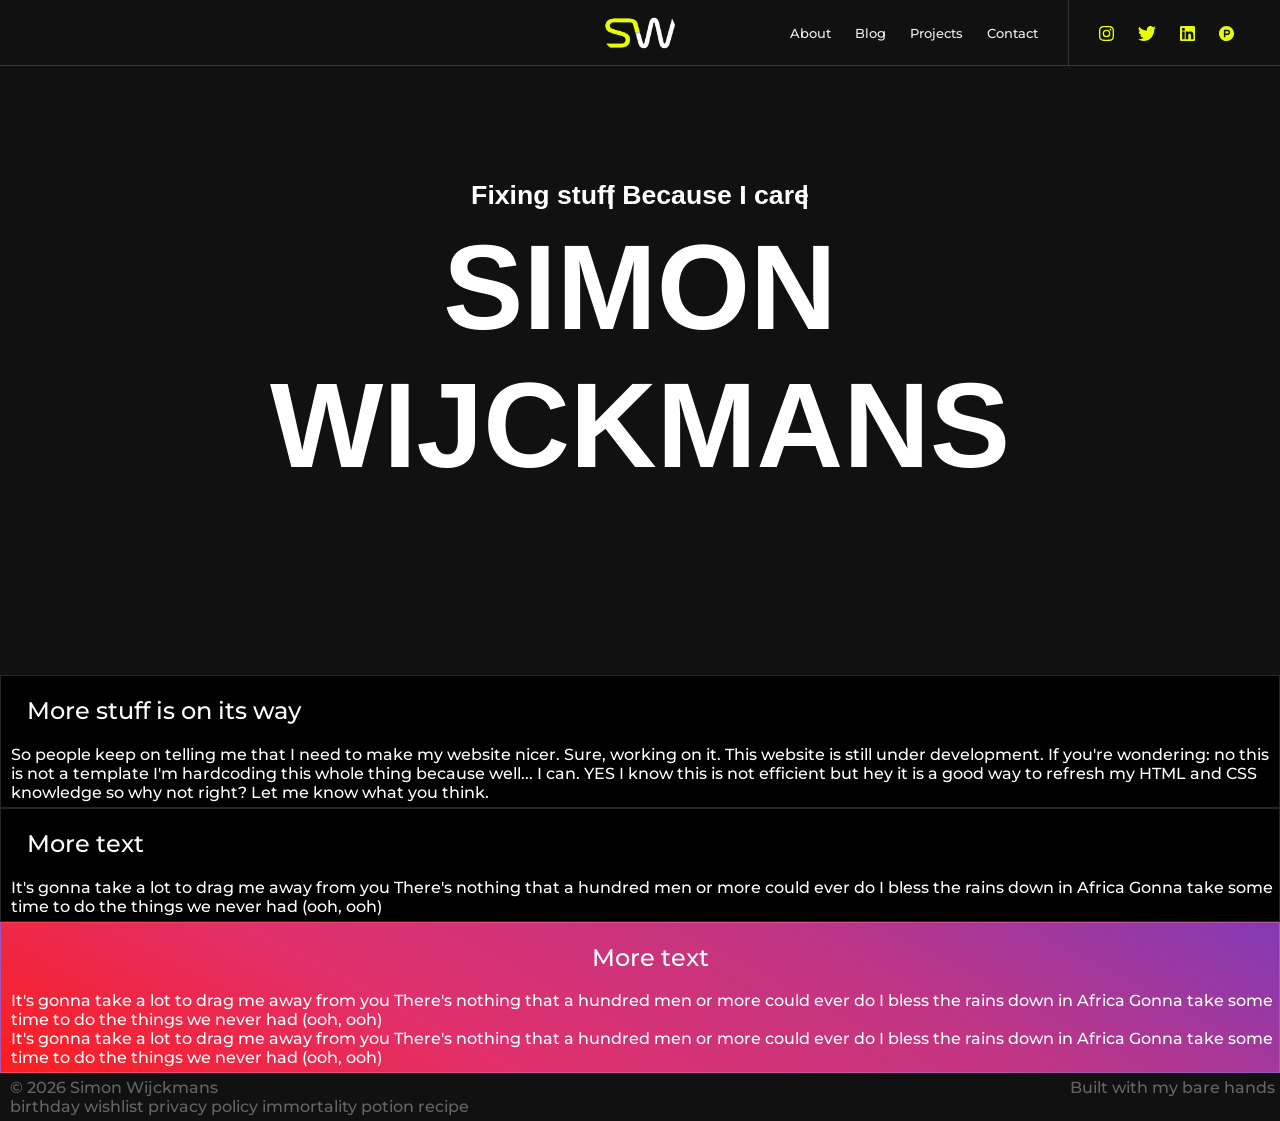
==== main-site/public/index.html @ 5257b1b0 "doing stuff" ====
<!DOCTYPE html>
<html lang="en">

<head>
    <meta charset="UTF-8">
    <meta name="viewport" content="width=device-width, initial-scale=1.0">
    <title>Simon's story</title>
    <link rel="stylesheet" href="style.css">
    <link rel="icon" href="images/browsericon.png">
    <link rel="apple-touch-icon" href="images/browsericon.png" />
</head>
<script src="script.js"></script>

<body>
    <div class="loader">
        <img src="images/loading.gif" alt="Welcome animation" />
    </div>

    <div>
        <header>
            <div class="burger">


            </div>
            <div class="menumobile">
                <div id="webapp_cover">
                    <div id="menu_button">
                        <input type="checkbox" id="menu_checkbox">
                        <label for="menu_checkbox" id="menu_label" onclick="show_menu()">
                            <div id="menu_text_bar"></div>
                        </label>
                    </div>
                </div>
            </div>

            <a class="headerlogo" href="index.html">
                <img src="images/mini/SW Logo 480.png" class="logo" alt="Simon's logo"
                    onmouseover="this.src='images/mini/jitter_mini.gif'"
                    onmouseout="this.src='images/mini/SW Logo 480.png'"></img>
            </a>
            <div class="menuboxmobile" id="menuboxmobile2">
                <a class="header-button" href="">

                </a>

                <div class=buttonsthatdostuff class="top-bar" id="menubar">
                    <div class="social_block">
                        <a class="social_links" href="https://www.instagram.com/lockdown_simon/"><img
                                src="images/socials/instagram.svg" height="15px"></a>
                        <a class="social_links" href="https://twitter.com/SimonWijckmans"><img
                                src="images/socials/twitter.svg" height="15px"></a>
                        <a class="social_links" href="https://www.linkedin.com/in/wijckmans/"><img
                                src="images/socials/linkedin.svg" height="15px"></a>
                        <a class="social_links" href="https://www.producthunt.com/@simonwijckmans"><img
                                src="images/socials/producthunt.svg" height="15px"></a>
                    </div>
                    <nav class="nav_block">
                        <a class="nav_links" href="about.html">About</a>
                        <a class="nav_links" href="blog.html">Blog</a>
                        <a class="nav_links" href="projects.html">Projects</a>
                        <a class="nav_links" href="contact.html">Contact</a>
                    </nav>
                </div>
            </div>
        </header>
    </div>

    <div id="hero" class="herobox">
        <div class="videocontainer">

            <div style="z-index: -100; position: relative; padding-top: 56.25%;"><iframe
                    src="https://iframe.videodelivery.net/60451b2c87689be754f58f80dbfeaed3?muted=true&preload=true&loop=true&autoplay=true&controls=false"
                    style="border: none; position: absolute; top: 0; height: 100%; width: 100%;"
                    allow="accelerometer; gyroscope; autoplay; encrypted-media; picture-in-picture;"
                    allowfullscreen="false"></iframe>
            <div class="herotext">
                    <h4>
                        <span class="text_1">Fixing stuff</span>
                        <span class="text_2">Because I care</span>
                    </h4>
                    <h1>SIMON<br>WIJCKMANS</h1>
                    </div>

                </div>
        </div>
    </div>

    <div id="contentdiv">
        <div class="contentcontainer1">
            <h2> More stuff is on its way
            </h2>
            <p1>So people keep on telling me that I need to make my website nicer. Sure, working on it. This website is
                still under development. If you're wondering: no this is not a template I'm hardcoding this whole thing
                because well... I can. YES I know this is not efficient but hey it is a good way to refresh my HTML and
                CSS knowledge so why not right? Let me know what you think.</p1>
        </div>

        <div class="contentcontainer1">
            <h2> More text
            </h2>
            <p1>It's gonna take a lot to drag me away from you
                There's nothing that a hundred men or more could ever do
                I bless the rains down in Africa
                Gonna take some time to do the things we never had (ooh, ooh)</p1>
        </div>
        <div class="contentcontainer2">
            <h2> More text
            </h2>
            <p1>It's gonna take a lot to drag me away from you
                There's nothing that a hundred men or more could ever do
                I bless the rains down in Africa
                Gonna take some time to do the things we never had (ooh, ooh)
                <br>

                It's gonna take a lot to drag me away from you
                There's nothing that a hundred men or more could ever do
                I bless the rains down in Africa
                Gonna take some time to do the things we never had (ooh, ooh)
            
            </p1>
        </div>
    </div>
    <div>

    </div>



    <div class="footer">
        <div class="copyrightbottom">
            © 
            <script type="text/JavaScript">

                document.write(new Date().getFullYear());
                
                </script>
             Simon Wijckmans
        </div>
        <div class="creditsbottom">
            Built with my bare hands
        </div>
<br>
        <div class="policy">
            <a style="text-align: left;">birthday wishlist</a>
            <a style="text-align: center;">privacy policy</a>
            <a style="text-align: right;">immortality potion recipe</a>
        </div>


    </div>

</body>

</html>
---- main-site/public/style.css ----
@import url('https://fonts.googleapis.com/css2?family=Montserrat:wght@500&display=swap');
* {
    box-sizing: border-box;
}

body {
    margin: unset;
    background-color: #111111;
}

header {
    position: fixed;
    left: 0;
    right: 0;
    top: 0;
    bottom: auto;
    z-index: 100;
    border-bottom-width: 1px;
    border-bottom-style: solid;
    border-bottom-color: rgba(255, 255, 255, 0.15);
    background-color: #111111;
    height: 66px;
}

.header-button {
    font-family: "Montserrat", sans-serif;
    font-weight: 500;
    font-size: 16px;
    color: #edf0f1;
    text-decoration: none;
}

#headerdiv {
    text-align: center;
}

.headerlogo {
    cursor: pointer;
    position: absolute;
    padding: 12px;
    left: 50%;
    z-index: 100;
    transform: translate(-50%, 0);
}

.logo {
    cursor: pointer;
    height: 42px;
    background-color: #111111;
    position: absolute;
    left: 50%;
    z-index: 100;
    transform: translate(-50%, 0);
}

.logo img {
    vertical-align: middle;
}

.nav_block {
    position: relative;
    z-index: 100;
    display: inline-block;
    padding-right: 20px;
    padding-left: 20px;
    float: right;
    border-left: 1px none hsla(0, 0%, 100%, .15);
}

.nav_links {
    position: relative;
    display: inline-block;
    margin-left: auto;
    margin-right: auto;
    text-transform: capitalize;
    height: 66px;
    padding: 27px 10px;
    border-bottom: 1px solid transparent;
    font-family: "Montserrat", sans-serif;
    font-weight: 500;
    font-size: 13px;
    color: #edf0f1;
    text-decoration: none;
    line-height: 100%;
}

.nav_links:hover {
    transition: color .3s;
    position: relative;
    display: inline-block;
    margin-left: auto;
    margin-right: auto;
    text-align: left;
    text-transform: capitalize;
    height: 66px;
    padding: 27px 10px;
    border-bottom: 1px solid transparent;
    font-family: "Montserrat", sans-serif;
    font-weight: 500;
    font-size: 13px;
    border-bottom-color: #e8ff00;
    color: #e8ff00;
    text-decoration: none;
    line-height: 100%;
}

.social_block {
    position: relative;
    z-index: 100;
    border-left-style: solid;
    display: inline-block;
    border-left: 1px solid rgba(255, 255, 255, 0.15);
    float: right;
    height: 66px;
    padding: 23.5px 10px;
    padding-left: 20px;
    position: relative;
    margin-left: auto;
    margin-right: 2%;
}

.social_links {
    cursor: pointer;
    padding: 23.5px 10px;
    margin-left: auto;
    margin-right: auto;
    height: 66px;
    border-bottom: 1px solid transparent;
}

.social_links:hover {
    border-bottom-color: #e8ff00;
}

.social_links img {
    vertical-align: middle;
}

.loader {
    overflow: visible;
    position: fixed;
    z-index: 199;
    top: 0;
    left: 0;
    width: 100%;
    height: 100%;
    background-color: #000000;
    display: flex;
    justify-content: center;
    align-items: center;
}

.loader>img {
    width: 150px;
}

.loader.hidden {
    animation: fadeOut 2.5s;
    animation-fill-mode: forwards;
}

.burger {
    visibility: hidden;
    display: none;
}

.menumobile {
    visibility: hidden;
    display: none;
}

#hero {}

.herobox {
    align-items: center;
    -webkit-box-align: center;
    justify-content: center;
    display: flex;
    overflow: hidden;
    height: 75vh;
    max-height: 55vw;
    -webkit-box-pack: center;
    position: relative;
}

.videocontainer {
    box-sizing: border-box;
    position: absolute;
    z-index: -2;
    height: 100%;
    left: 0;
    right: 0;
    bottom: 0;
    top: 0;
    -webkit-box-flex: 1;
}

.herotext {
    vertical-align: middle;
    position: absolute;
    text-align: center;
    box-sizing: border-box;
    text-overflow: initial;
    color: white;
    font-family: DIN, sans-serif;
    width: 100% !important;
    height: 100%;
    top: 50%;
    transform: translateY( -50%);
}

.herotext h1 {
    margin: 0%;
    font-size: 90pt;
}

.herotext h4 {
    padding-top: 20vh;
    margin: 0%;
    font-size: 20pt;
}

.herovideoi {
    position: absolute;
    width: 100%;
    height: 100%;
    right: -100%;
    left: -100%;
    bottom: -100%;
    top: -100%;
    z-index: -100;
    transform: translateX(0) translateY(0%);
    background-position: 50% 50%;
    background-size: cover;
    margin: auto;
    object-fit: cover;
    display: inline-block;
    box-sizing: border-box;
}

#contentdiv {

    color: white;
}

.contentcontainer1{
    background-color: #000000;
    border: 1px solid hsla(0,0%,100%,.15);
    padding-top: 0px;
    padding-right: 5px;
    padding-bottom: 5px;
    padding-left: 10px;
}

.contentcontainer1 h2 {
    padding-left: 16px;
    font-family: "Montserrat", sans-serif;
    font-weight: 500;
}

.contentcontainer1 p1 {
    font-family: "Montserrat", sans-serif;
    font-weight: 500;
}

.contentcontainer2{
    border: 1px solid hsla(0,0%,100%,.15);
    background-image: linear-gradient(28deg,#fd1d1d,#e1306c 33.33%,#c13584 66.66%,#833ab4);
    padding-top: 0px;
    padding-right: 5px;
    padding-bottom: 5px;
    padding-left: 10px;
}
.contentcontainer2 h2 {
    padding-left: 16px;
    font-family: "Montserrat", sans-serif;
    font-weight: 500;
    text-align: center;
}

.contentcontainer2 p1 {
    font-family: "Montserrat", sans-serif;
    font-weight: 500;
}


.footer {
    padding: 5px;
    color: #656565;
    padding-left: 10px;
    font-family: "Montserrat", sans-serif;
    font-weight: 500;
}
.copyrightbottom{
    float: left;
}
.creditsbottom {
    float: right;
}


.text_1 {
    animation: text1;
}

.text_2 {
    animation: text2;
}

.text_1, .text_2 {
    overflow: hidden;
    white-space: nowrap;
    display: inline-block;
    position: relative;
    animation-duration: 10s;
    animation-timing-function: steps(25, end);
    animation-iteration-count: infinite;
}

.text_1::after, .text_2::after {
    content: "|";
    position: absolute;
    right: 0;
    animation: caret infinite;
    animation-duration: 1s;
    animation-timing-function: steps(1, end);
}

@keyframes text2 {
    0%, 50%, 100% {
        width: 0;
    }
    60%, 90% {
        width: 8em;
    }
}

@keyframes text1 {
    0%, 50%, 100% {
        width: 0;
    }
    10%, 40% {
        width: 6.5em;
    }
}

@keyframes caret {
    0%, 100% {
        opacity: 0;
    }
    50% {
        opacity: 1;
    }
}

@keyframes fadeOut {
    100% {
        opacity: 0;
        visibility: hidden;
    }
}

@keyframes spin {
    from {
        transform: rotate(0deg);
    }
    to {
        transform: rotate(90deg);
    }
}

@media (max-width: 1200px) {
    .herotext {
        vertical-align: middle;
        position: absolute;
        text-align: center;
        box-sizing: border-box;
        text-overflow: initial;
        color: white;
        font-family: DIN, sans-serif;
        width: 100% !important;
        height: 100%;
        top: 50%;
        transform: translateY( -50%);
    }
    .herotext h1 {
        font-size: 10vw;
        margin: 0%;
    }
    .herotext h4 {
        font-size: 3vw;
        margin: 0%;
        padding-top: 14vw;
    }
}

@media (max-width: 1050px) {
    .hero {
        height: 400px;
    }
    header {
        position: fixed;
        left: 0;
        right: 0;
        top: 0;
        bottom: auto;
        z-index: 100;
        border-bottom-width: 1px;
        border-bottom-style: solid;
        border-bottom-color: rgba(255, 255, 255, 0.15);
        background-color: #111111;
        height: 66px;
    }
    .burger {
        position: relative;
        float: right;
        margin: 15px;
        cursor: pointer;
    }
    .burger:hover {
        animation: spin 0.3s linear 1;
        transform: rotate(90deg)
    }
    .header-button {
        font-family: "Montserrat", sans-serif;
        font-weight: 500;
        font-size: 16px;
        color: #edf0f1;
        text-decoration: none;
    }
    .headerlogo {
        margin-left: 10px;
        padding: 10px;
        cursor: pointer;
        height: 42px;
        left: 0%;
        position: absolute;
    }
    .logo {
        cursor: pointer;
        height: 42px;
        background-color: #111111;
        position: absolute;
        z-index: 100;
        transform: translate(0, 0);
    }
    .buttonsthatdostuff {
        width: 100%;
    }
    .nav_block {
        width: 100%;
        display: flex;
        flex-direction: column;
        align-items: center;
    }
    .nav_links {
        font-size: 20px;
        text-align: center;
    }
    .nav_links a {
        font-size: 20px;
    }
    .nav_links:hover {
        font-size: 20px;
    }
    .social_block {
        width: 100%;
        border-left: none;
        grid-template-columns: repeat(4, 45px);
        grid-template-rows: repeat(4, 45px);
        grid-gap: 0.5em;
        justify-content: start;
        display: flex;
    }
    .social_links {
        display: flex;
        align-items: center;
        height: 25px;
        justify-content: center;
        width: 25px;
        padding: 0px 0px;
    }
    .menumobile {
        visibility: visible;
        display: unset;
        position: relative;
        float: right;
        margin: 15px;
    }
    .menuboxmobile {
        visibility: visible;
        position: absolute;
        display: flex;
        background-color: rgba(0, 0, 0, 0.65);
        border-left: #111111;
        top: 66px;
        width: 40vw;
        height: 93vh;
        right: -1000px;
        transition: all 0.5s;
        -moz-transition: all 0.5s;
        -ms-transition: all 0.5s;
        -o-transition: all 0.5s;
        -webkit-transition: all 0.5s;
    }
    #webapp_cover {
        position: absolute;
        top: 100%;
        right: 15px;
        left: 0;
        width: 39px;
        transform: translateY(0%) translatex(-100%) scale(.90);
    }
    #menu_button {
        width: 39px;
        overflow: hidden;
    }
    #menu_checkbox {
        display: none;
    }
    #menu_label {
        position: relative;
        display: block;
        height: 29px;
        cursor: pointer;
    }
    #menu_label:before, #menu_label:after, #menu_text_bar {
        position: absolute;
        left: 0;
        width: 100%;
        height: 5px;
        background-color: #e8ff00;
    }
    #menu_label:before, #menu_label:after {
        content: '';
        transition: 0.4s cubic-bezier(0.68, -0.55, 0.27, 1.55) left;
    }
    #menu_label:before {
        top: 0;
    }
    #menu_label:after {
        top: 12px;
    }
    #menu_text_bar {
        top: 24px;
    }
    #menu_text_bar:before {
        content: 'MENU';
        position: absolute;
        top: 5px;
        right: 0;
        left: 0;
        color: #e8ff00;
        font-size: 12px;
        font-weight: bold;
        font-family: 'Montserrat', Arial, Helvetica, sans-serif;
        text-align: center;
    }
    #menu_checkbox:checked+#menu_label:before {
        left: -39px;
    }
    #menu_checkbox:checked+#menu_label:after {
        left: 39px;
    }
    #menu_checkbox:checked+#menu_label #menu_text_bar:before {
        animation: moveUpThenDown 0.8s ease 0.2s forwards, shakeWhileMovingUp 0.8s ease 0.2s forwards, shakeWhileMovingDown 0.2s ease 0.8s forwards;
    }
    @keyframes moveUpThenDown {
        0% {
            top: 0;
        }
        50% {
            top: -27px;
        }
        100% {
            top: -14px;
        }
    }
    @keyframes shakeWhileMovingUp {
        0% {
            transform: rotateZ(0);
        }
        25% {
            transform: rotateZ(-10deg);
        }
        50% {
            transform: rotateZ(0deg);
        }
        75% {
            transform: rotateZ(10deg);
        }
        100% {
            transform: rotateZ(0);
        }
    }
    @keyframes shakeWhileMovingDown {
        0% {
            transform: rotateZ(0);
        }
        80% {
            transform: rotateZ(3deg);
        }
        90% {
            transform: rotateZ(-3deg);
        }
        100% {
            transform: rotateZ(0);
        }
    }
}

@media (max-width: 810px) {
    .herotext h1 {
        font-size: 10vw;
        margin: 0%;
    }
    .herotext h4 {
        font-size: 3vw;
        margin: 0%;
        padding-top: 25%;
    }
    .menuboxmobile {
        width: 100vw;
    }
}

@media screen and (max-width: 950px) {
    .top-bar a:not(:first-child) {
        visibility: visible;
    }
    .top-bar a.icon {
        float: right;
        display: block;
    }
}

@media screen and (max-width: 950px) {
    .top-bar.responsive {
        position: relative;
    }
    .top-bar.responsive .icon {
        visibility: visible;
        position: absolute;
        right: 0;
        top: 0;
    }
    .top-bar.headerlogo {
        visibility: visible;
    }
    .top-bar.responsive a {
        float: none;
        display: block;
        text-align: left;
    }
    .top-bar.social_block {
        visibility: visible;
    }

}

@media screen and (max-height: 430px) {
    .herotext h4 {
        padding-top: 13%;
        font-size: 15px;
    }

    .herotext h1 {
        font-size: 30px;
    }

}
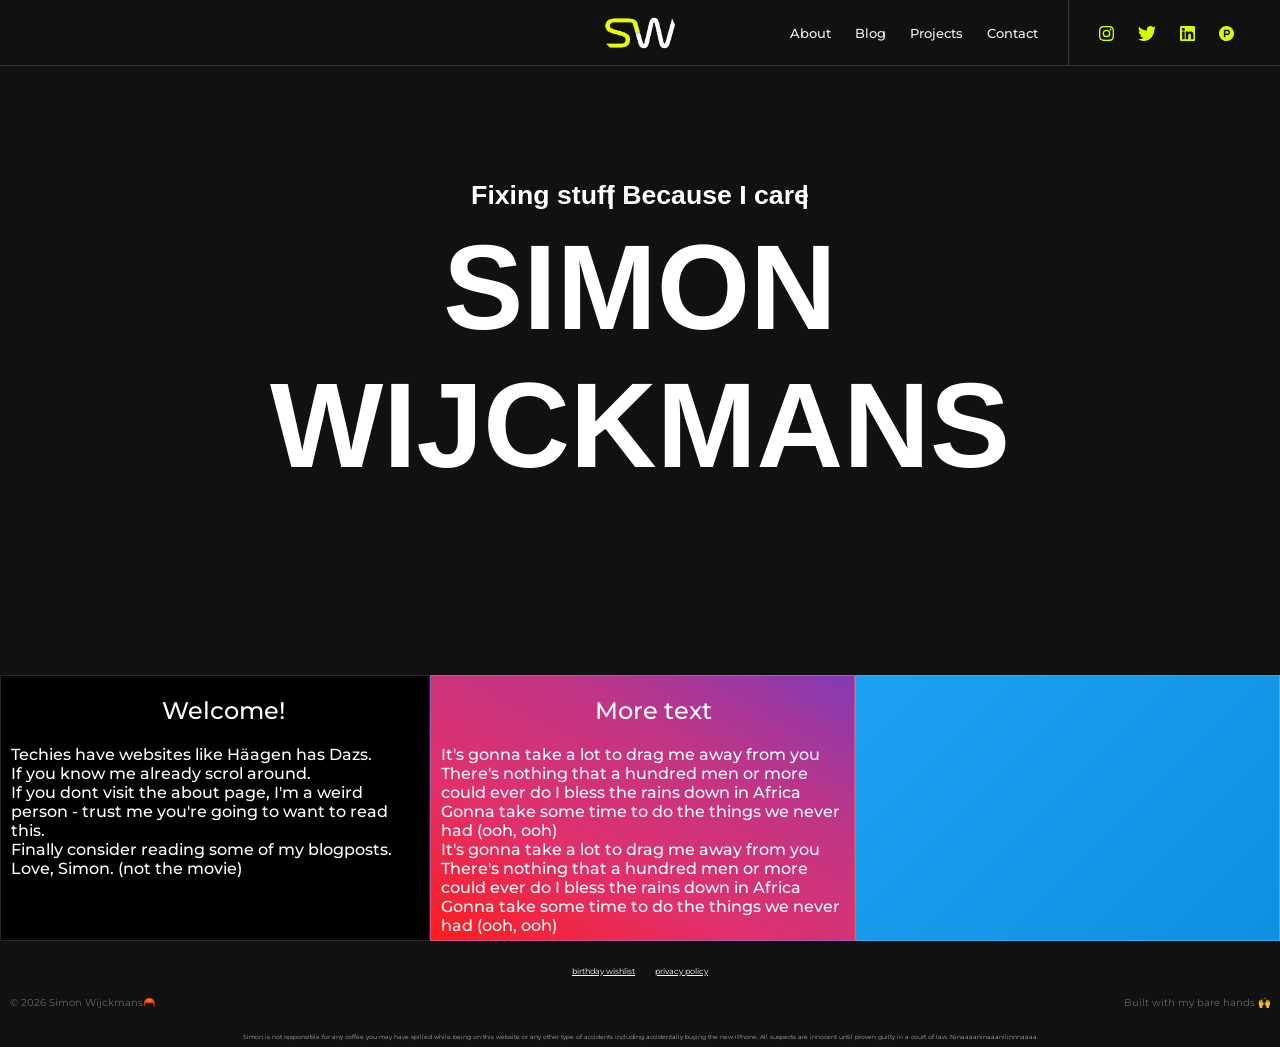
==== commit 3aaf550a: "adding stuff" ====
--- a/main-site/public/index.html
+++ b/main-site/public/index.html
@@ -2,6 +2,17 @@
 <html lang="en">
 
 <head>
+    <script async src="https://www.googletagmanager.com/gtag/js?id=G-J6LWW6QVJ0"></script>
+    <script>
+        window.dataLayer = window.dataLayer || [];
+
+        function gtag() {
+            dataLayer.push(arguments);
+        }
+        gtag('js', new Date());
+
+        gtag('config', 'G-J6LWW6QVJ0');
+    </script>
     <meta charset="UTF-8">
     <meta name="viewport" content="width=device-width, initial-scale=1.0">
     <title>Simon's story</title>
@@ -73,35 +84,29 @@
                     style="border: none; position: absolute; top: 0; height: 100%; width: 100%;"
                     allow="accelerometer; gyroscope; autoplay; encrypted-media; picture-in-picture;"
                     allowfullscreen="false"></iframe>
-            <div class="herotext">
+                <div class="herotext">
                     <h4>
                         <span class="text_1">Fixing stuff</span>
                         <span class="text_2">Because I care</span>
                     </h4>
                     <h1>SIMON<br>WIJCKMANS</h1>
-                    </div>
+                </div>
 
-                </div>
+            </div>
         </div>
     </div>
 
     <div id="contentdiv">
         <div class="contentcontainer1">
-            <h2> More stuff is on its way
+            <h2> Welcome!
             </h2>
-            <p1>So people keep on telling me that I need to make my website nicer. Sure, working on it. This website is
-                still under development. If you're wondering: no this is not a template I'm hardcoding this whole thing
-                because well... I can. YES I know this is not efficient but hey it is a good way to refresh my HTML and
-                CSS knowledge so why not right? Let me know what you think.</p1>
-        </div>
-
-        <div class="contentcontainer1">
-            <h2> More text
-            </h2>
-            <p1>It's gonna take a lot to drag me away from you
-                There's nothing that a hundred men or more could ever do
-                I bless the rains down in Africa
-                Gonna take some time to do the things we never had (ooh, ooh)</p1>
+            <p1>Techies have websites like Häagen has Dazs.<br>
+                If you know me already scrol around. <br>
+                If you dont visit the <a>about page</a>, I'm a weird person - trust me you're going to want to read
+                this. <br>
+                Finally consider reading some of my <a>blogposts</a>.<br>
+                Love, Simon. (not the movie)
+            </p1>
         </div>
         <div class="contentcontainer2">
             <h2> More text
@@ -116,8 +121,20 @@
                 There's nothing that a hundred men or more could ever do
                 I bless the rains down in Africa
                 Gonna take some time to do the things we never had (ooh, ooh)
+
+            </p1>
+        </div>
+        <div class="tweet">
+            <!--  <a class="twitter-timeline" data-tweet-limit="1" data-lang="en" data-dnt="true" data-theme="light"
+                href="https://twitter.com/SimonWijckmans?ref_src=twsrc%5Etfw">Tweets by SimonWijckmans</a>
+            <script async src="https://platform.twitter.com/widgets.js" charset="utf-8"></script> -->
             
-            </p1>
+            <h1><script language='Javascript'
+                src='http://www.rss2java.com/feed.php?number=1&date=2&desc=1&html=2&new=1&url=https%3A%2F%2Fzapier.com%2Fengine%2Frss%2F8839385%2Fsimonstwitterpostshttp%3A%2F%2F'>
+            </script><noscript><a href='http://www.rss2java.com/' target=_blank>RSS2JAVA</a></noscript>
+            </h1>
+
+
         </div>
     </div>
     <div>
@@ -127,23 +144,32 @@
 
 
     <div class="footer">
-        <div class="copyrightbottom">
-            © 
-            <script type="text/JavaScript">
+        <div class="policy">
+            <ul>
+                <li><a tabindex="0" href="#birthday">birthday wishlist</a></li>
+                <li><a tabindex="0" href="#privacy">privacy policy</a></li>
+            </ul>
+        </div>
+        <div class="coprightandwhomadethis">
+            <div class="copyrightbottom">
+                ©
+                <script type="text/JavaScript">
 
-                document.write(new Date().getFullYear());
+                    document.write(new Date().getFullYear());
                 
                 </script>
-             Simon Wijckmans
+                Simon Wijckmans🦰
+            </div>
+            <div class="creditsbottom">
+                Built with my bare hands 🙌
+            </div>
         </div>
-        <div class="creditsbottom">
-            Built with my bare hands
-        </div>
-<br>
-        <div class="policy">
-            <a style="text-align: left;">birthday wishlist</a>
-            <a style="text-align: center;">privacy policy</a>
-            <a style="text-align: right;">immortality potion recipe</a>
+        <br>
+
+        <div class="disclaimer">
+            <p1>Simon is not responsible for any coffee you may have spilled while being on this website or any other
+                type of accidents including accidentally buying the new iPhone. All suspects are innocent until proven
+                guilty in a court of law. Ninaaaaninaaaniiinnnaaaa</p1>
         </div>
 
 
--- a/main-site/public/style.css
+++ b/main-site/public/style.css
@@ -98,8 +98,8 @@
     font-family: "Montserrat", sans-serif;
     font-weight: 500;
     font-size: 13px;
-    border-bottom-color: #e8ff00;
-    color: #e8ff00;
+    border-bottom-color: #d4ff00;
+    color: #d4ff00;
     text-decoration: none;
     line-height: 100%;
 }
@@ -129,7 +129,7 @@
 }
 
 .social_links:hover {
-    border-bottom-color: #e8ff00;
+    border-bottom-color: #d4ff00;
 }
 
 .social_links img {
@@ -239,37 +239,46 @@
 }
 
 #contentdiv {
-
+    display: flex;
     color: white;
+    flex-wrap: wrap;
+    flex-basis: 100%;
+    flex: 1;
 }
 
 .contentcontainer1{
+    flex: 1;
     background-color: #000000;
     border: 1px solid hsla(0,0%,100%,.15);
     padding-top: 0px;
-    padding-right: 5px;
+    padding-right: 10px;
     padding-bottom: 5px;
     padding-left: 10px;
+    width: 50%;
 }
 
 .contentcontainer1 h2 {
     padding-left: 16px;
     font-family: "Montserrat", sans-serif;
     font-weight: 500;
+    text-align: center;
 }
 
 .contentcontainer1 p1 {
+    text-align: center;
     font-family: "Montserrat", sans-serif;
     font-weight: 500;
 }
 
 .contentcontainer2{
+    flex: 1;
     border: 1px solid hsla(0,0%,100%,.15);
     background-image: linear-gradient(28deg,#fd1d1d,#e1306c 33.33%,#c13584 66.66%,#833ab4);
     padding-top: 0px;
     padding-right: 5px;
     padding-bottom: 5px;
     padding-left: 10px;
+    width: 50%;
 }
 .contentcontainer2 h2 {
     padding-left: 16px;
@@ -283,13 +292,41 @@
     font-weight: 500;
 }
 
+.tweet{
+    flex: 1;
+    border: 1px solid hsla(0,0%,100%,.15);
+    background-image: linear-gradient(135deg,#1da1f2,#0d90e0);
+    padding-top: 0px;
+    padding-right: 5px;
+    padding-bottom: 5px;
+    padding-left: 10px;
+}
+.tweet h2 {
+    padding-left: 16px;
+    font-family: "Montserrat", sans-serif;
+    font-weight: 500;
+    text-align: center;
+}
+
+.tweet p1 {
+    font-family: "Montserrat", sans-serif;
+    font-weight: 500;
+}
 
 .footer {
     padding: 5px;
     color: #656565;
     padding-left: 10px;
-    font-family: "Montserrat", sans-serif;
-    font-weight: 500;
+    padding-right: 10px;
+    font-family: "Montserrat", sans-serif;
+    font-size: 10px;
+}
+.coprightandwhomadethis{
+    width: 100%;
+    height: auto;
+    display: flex;
+    align-items: flex-end;
+    justify-content: space-between;
 }
 .copyrightbottom{
     float: left;
@@ -297,7 +334,44 @@
 .creditsbottom {
     float: right;
 }
-
+.policy {
+    padding-top: 10px;
+    padding-bottom: 10px;
+    width: 100%;
+    font-weight: 400;
+    font-size: 8px;
+}
+.policy ul{
+    display: flex;
+    align-items: center;
+    justify-content: center;
+    margin: 0;
+    list-style: none;
+    padding-inline-start: 0;
+
+}
+.policy li{
+    padding: 10px;
+    color: #ffffff;
+}
+.policy a{
+    color: #ffffff;
+}
+.policy a:hover{
+    color: #d4ff00;
+}
+.disclaimer {
+    width: 100%;
+    padding-top: 7px;
+    margin: 0px;
+    text-align: center;
+}
+.disclaimer  p1{
+    color: #aaaaaa;
+    font-size: 6px;
+    bottom: 0px;
+    text-align: center;
+}
 
 .text_1 {
     animation: text1;
@@ -529,7 +603,7 @@
         left: 0;
         width: 100%;
         height: 5px;
-        background-color: #e8ff00;
+        background-color: #d4ff00;
     }
     #menu_label:before, #menu_label:after {
         content: '';
@@ -550,7 +624,7 @@
         top: 5px;
         right: 0;
         left: 0;
-        color: #e8ff00;
+        color: #d4ff00;
         font-size: 12px;
         font-weight: bold;
         font-family: 'Montserrat', Arial, Helvetica, sans-serif;
@@ -667,5 +741,8 @@
     .herotext h1 {
         font-size: 30px;
     }
+    .footer {
+        font-weight: 100;
+    }
 
 }
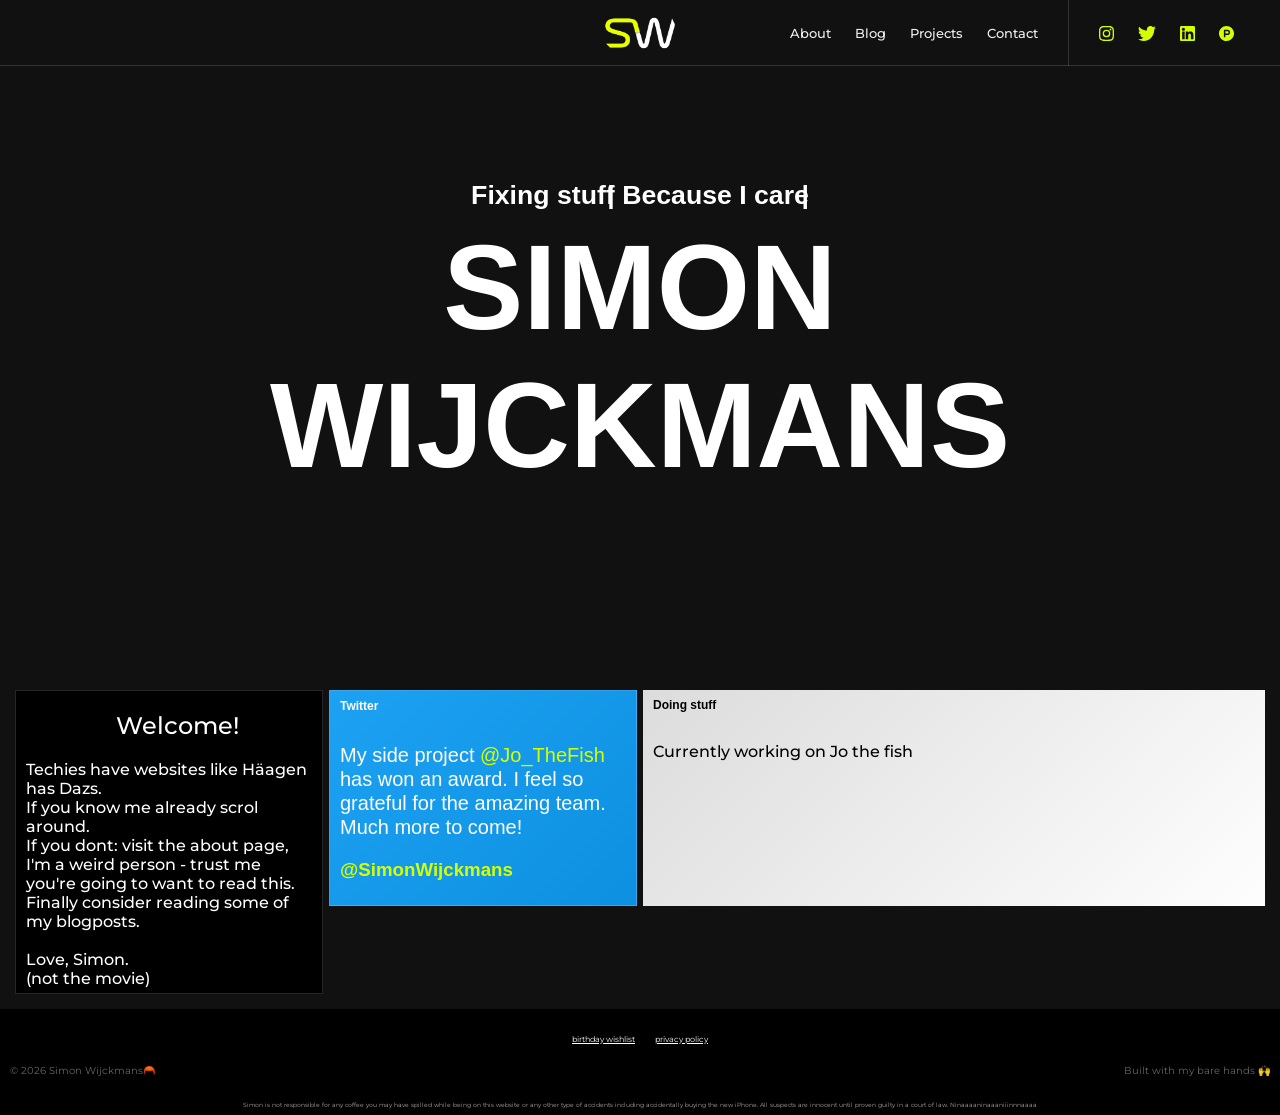
==== commit e9bad836: "stuff" ====
--- a/main-site/public/index.html
+++ b/main-site/public/index.html
@@ -56,13 +56,13 @@
 
                 <div class=buttonsthatdostuff class="top-bar" id="menubar">
                     <div class="social_block">
-                        <a class="social_links" href="https://www.instagram.com/lockdown_simon/"><img
+                        <a class="social_links" href="https://redirects.simonwijckmans.com/socials/instagram"><img
                                 src="images/socials/instagram.svg" height="15px"></a>
-                        <a class="social_links" href="https://twitter.com/SimonWijckmans"><img
+                        <a class="social_links" href="https://redirects.simonwijckmans.com/socials/twitter"><img
                                 src="images/socials/twitter.svg" height="15px"></a>
-                        <a class="social_links" href="https://www.linkedin.com/in/wijckmans/"><img
+                        <a class="social_links" href="https://redirects.simonwijckmans.com/socials/linkedin"><img
                                 src="images/socials/linkedin.svg" height="15px"></a>
-                        <a class="social_links" href="https://www.producthunt.com/@simonwijckmans"><img
+                        <a class="social_links" href="https://redirects.simonwijckmans.com/socials/producthunt"><img
                                 src="images/socials/producthunt.svg" height="15px"></a>
                     </div>
                     <nav class="nav_block">
@@ -102,52 +102,50 @@
             </h2>
             <p1>Techies have websites like Häagen has Dazs.<br>
                 If you know me already scrol around. <br>
-                If you dont visit the <a>about page</a>, I'm a weird person - trust me you're going to want to read
+                If you dont: visit the <a>about page</a>, I'm a weird person - trust me you're going to want to read
                 this. <br>
-                Finally consider reading some of my <a>blogposts</a>.<br>
-                Love, Simon. (not the movie)
+                Finally consider reading some of my <a>blogposts</a>.
+                <br>
+                <br>
+                Love, Simon. <br>(not the movie)
             </p1>
         </div>
-        <div class="contentcontainer2">
-            <h2> More text
-            </h2>
-            <p1>It's gonna take a lot to drag me away from you
-                There's nothing that a hundred men or more could ever do
-                I bless the rains down in Africa
-                Gonna take some time to do the things we never had (ooh, ooh)
-                <br>
 
-                It's gonna take a lot to drag me away from you
-                There's nothing that a hundred men or more could ever do
-                I bless the rains down in Africa
-                Gonna take some time to do the things we never had (ooh, ooh)
+        <div class="tweet">
 
-            </p1>
+            <h1>Twitter</h1>
+            <div class="text">
+                <p class="timeline-Tweet-text">My side project 
+                    <a href="https://twitter.com/Jo_TheFish">@Jo_TheFish</a> has won an award. I feel so grateful for the amazing team. Much more to come!
+                </p>
+                <h3><a href="https://redirects.simonwijckmans.com/socials/twitter">@SimonWijckmans</a></h3>
+            </div>
         </div>
-        <div class="tweet">
-            <!--  <a class="twitter-timeline" data-tweet-limit="1" data-lang="en" data-dnt="true" data-theme="light"
-                href="https://twitter.com/SimonWijckmans?ref_src=twsrc%5Etfw">Tweets by SimonWijckmans</a>
-            <script async src="https://platform.twitter.com/widgets.js" charset="utf-8"></script> -->
-            
-            <h1><script language='Javascript'
-                src='http://www.rss2java.com/feed.php?number=1&date=2&desc=1&html=2&new=1&url=https%3A%2F%2Fzapier.com%2Fengine%2Frss%2F8839385%2Fsimonstwitterpostshttp%3A%2F%2F'>
-            </script><noscript><a href='http://www.rss2java.com/' target=_blank>RSS2JAVA</a></noscript>
-            </h1>
+
+        <div class="contentbox">
+            <h1>Doing stuff</h1>
+            <p1>Currently working on Jo the fish</p1>
+        </div>
+
+        <script>
+            document.addEventListener("message", function () {
+                const iframe = document.getElementById("twitter-widget-0");
+                const iframeDocument = iframe.contentDocument || iframe.contentWindow.document;
+                const text = iframeDocument.getElementsByClassName("timeline-Tweet-text")[0].innerText;
+                console.log(text);
+            })
+        </script>
 
 
-        </div>
-    </div>
-    <div>
+
 
     </div>
-
-
 
     <div class="footer">
         <div class="policy">
             <ul>
-                <li><a tabindex="0" href="#birthday">birthday wishlist</a></li>
-                <li><a tabindex="0" href="#privacy">privacy policy</a></li>
+                <li><a tabindex="0" href="birthday">birthday wishlist</a></li>
+                <li><a tabindex="0" href="privacy.html">privacy policy</a></li>
             </ul>
         </div>
         <div class="coprightandwhomadethis">
--- a/main-site/public/style.css
+++ b/main-site/public/style.css
@@ -20,6 +20,7 @@
     border-bottom-color: rgba(255, 255, 255, 0.15);
     background-color: #111111;
     height: 66px;
+    width: 100%;
 }
 
 .header-button {
@@ -239,14 +240,142 @@
 }
 
 #contentdiv {
-    display: flex;
     color: white;
     flex-wrap: wrap;
     flex-basis: 100%;
     flex: 1;
+    display: grid;
+    grid-auto-columns: 1fr;
+    grid-column-gap: 6px;
+    grid-row-gap: 6px;
+    grid-template-columns: 1fr 1fr 1fr 1fr;
+    grid-template-rows: auto;
+    padding: 15px;
+}
+.privacypolicyblock{
+    grid-column-start: span 4;
+    grid-column-end: span 4;
+    grid-row-start: span 3;
+    grid-row-end: span 3;
+    background-color: #000000;
+    border: 1px solid hsla(0,0%,100%,.15);
+
+}
+.privacypolicyblock h1{
+    padding-left: 16px;
+    font-family: "Montserrat", sans-serif;
+    font-weight: 500;
+    text-align: center;
+}
+.about1{
+    grid-column-start: span 4;
+    grid-column-end: span 4;
+    grid-row-start: span 3;
+    grid-row-end: span 3;
+    background-color: #000000;
+    border: 1px solid hsla(0,0%,100%,.15);
+}
+.about1 h2{
+    text-align: center;
+}
+.about1 p1{
+    text-align: center;
+}
+
+.page404{
+    grid-column-start: span 4;
+    grid-column-end: span 4;
+    grid-row-start: span 3;
+    grid-row-end: span 3;
+    background-color: #3f1919;
+    border: 1px solid hsla(0,0%,100%,.15);
+    text-align: center;
+}
+.page404 h2{
+    text-align: center;
+}
+.page404 p1{
+    display: block;
+    font-size: 1em;
+    margin-block-start: 0.83em;
+    margin-block-end: 0.83em;
+    margin-inline-start: 0px;
+    margin-inline-end: 0px;
+    text-align: center;
+    padding-bottom: 15px;
+    margin-bottom: 15px;
+}
+
+.about2{
+    background-image: linear-gradient(135deg, rgb(240, 142, 57),#ff7700);
+    padding-top: 0px;
+    padding-right: 5px;
+    padding-bottom: 5px;
+    padding-left: 10px;
+    grid-column-start: span 2;
+    grid-column-end: span 2;
+    color: #000000;
+    font-family: DIN,sans-serif;
+}
+
+.about2 h1{
+    font-family: DIN,sans-serif;
+    margin-bottom: 30px;
+    font-size: 12px;
+}
+
+.about2 p1{
+    font-family: DIN,sans-serif;
+    margin-bottom: 30px;
+    font-size: 12px;
+}
+
+.about3{
+    background-image: linear-gradient(135deg, #dcdcdc,#fefefe);
+    padding-top: 0px;
+    padding-right: 5px;
+    padding-bottom: 5px;
+    padding-left: 10px;
+    grid-column-start: span 2;
+    grid-column-end: span 2;
+    grid-row-start: span 2;
+    grid-row-end: span 2;
+    color: #000000;
+    font-family: DIN,sans-serif;
+}
+.about3 h1{
+    font-family: DIN,sans-serif;
+    margin-bottom: 30px;
+    font-size: 12px;
+}
+
+.about3 p1{
+    font-family: DIN,sans-serif;
+    margin-bottom: 30px;
+    font-size: 12px;
+}
+
+.profilepicture{
+    z-index: -100;
+    grid-column-start: span 2;
+    grid-column-end: span 2;
+    grid-row-start: span 2;
+    grid-row-end: span 2;
+    min-height: 400px;
+    background-image: url(images/profilepic.jpg);
+    background-position: 50% 0;
+    background-size: cover;
+}
+.profilepicture img{
+    width: 100%;
+    object-fit: fill;
 }
 
 .contentcontainer1{
+    grid-column-start: span 1;
+    grid-column-end: span 1;
+    grid-row-start: span 3;
+    grid-row-end: span 3;
     flex: 1;
     background-color: #000000;
     border: 1px solid hsla(0,0%,100%,.15);
@@ -254,7 +383,13 @@
     padding-right: 10px;
     padding-bottom: 5px;
     padding-left: 10px;
-    width: 50%;
+}
+
+.contentcontainer1 h1 {
+    padding-left: 16px;
+    font-family: "Montserrat", sans-serif;
+    font-weight: 500;
+    text-align: center;
 }
 
 .contentcontainer1 h2 {
@@ -270,36 +405,115 @@
     font-weight: 500;
 }
 
-.contentcontainer2{
-    flex: 1;
+.instagram1{
     border: 1px solid hsla(0,0%,100%,.15);
     background-image: linear-gradient(28deg,#fd1d1d,#e1306c 33.33%,#c13584 66.66%,#833ab4);
     padding-top: 0px;
     padding-right: 5px;
     padding-bottom: 5px;
     padding-left: 10px;
-    width: 50%;
-}
-.contentcontainer2 h2 {
+    grid-column-start: span 2;
+    grid-column-end: span 2;
+}
+.instagram1 h1{
+    font-family: DIN,sans-serif;
+    font-weight: 500;
+}
+.instagram1 h2 {
     padding-left: 16px;
     font-family: "Montserrat", sans-serif;
     font-weight: 500;
     text-align: center;
 }
 
-.contentcontainer2 p1 {
-    font-family: "Montserrat", sans-serif;
-    font-weight: 500;
+.instagram1 p1 {
+    font-family: "Montserrat", sans-serif;
+    font-weight: 500;
+}
+
+.contentbox{
+    background-image: linear-gradient(135deg, #dcdcdc,#fefefe);
+    padding-top: 0px;
+    padding-right: 5px;
+    padding-bottom: 5px;
+    padding-left: 10px;
+    grid-column-start: span 2;
+    grid-column-end: span 2;
+    color: #000000;
+    font-family: DIN,sans-serif;
+    
+}
+
+.contentbox h1{
+    font-family: DIN,sans-serif;
+    margin-bottom: 30px;
+    font-size: 12px;
+}
+
+.contentbox h2 {
+    padding-left: 16px;
+    font-family: "Montserrat", sans-serif;
+    font-weight: 500;
+    text-align: center;
+}
+
+.contentbox p1 {
+    font-family: "Montserrat", sans-serif;
+    font-weight: 500;
+}
+.contentbox2{
+    background-image: linear-gradient(135deg, #dcdcdc,#fefefe);
+    padding-top: 0px;
+    padding-right: 5px;
+    padding-bottom: 5px;
+    padding-left: 10px;
+    grid-column-start: span 2;
+    grid-column-end: span 2;
+    color: #000000;
+    font-family: DIN,sans-serif;
+    
+}
+
+.contentbox2 h1{
+    font-family: DIN,sans-serif;
+    margin-bottom: 30px;
+    font-size: 12px;
+}
+
+.contentbox2 h2 {
+    padding-left: 16px;
+    font-family: "Montserrat", sans-serif;
+    font-weight: 500;
+    text-align: center;
+}
+
+.contentbox2 p1 {
+    text-align: center;
+    font-family: "Montserrat", sans-serif;
+    font-weight: 1000;
+}
+
+.contentbox a{
+    color: #d4ff00;
+    text-decoration: none;
 }
 
 .tweet{
-    flex: 1;
     border: 1px solid hsla(0,0%,100%,.15);
     background-image: linear-gradient(135deg,#1da1f2,#0d90e0);
     padding-top: 0px;
     padding-right: 5px;
     padding-bottom: 5px;
     padding-left: 10px;
+    grid-column-start: span 1;
+    grid-column-end: span 1;
+    color: #ffffff;
+    font-family: DIN,sans-serif;
+}
+.tweet h1{
+    font-family: DIN,sans-serif;
+    margin-bottom: 30px;
+    font-size: 12px;
 }
 .tweet h2 {
     padding-left: 16px;
@@ -307,10 +521,28 @@
     font-weight: 500;
     text-align: center;
 }
-
 .tweet p1 {
     font-family: "Montserrat", sans-serif;
     font-weight: 500;
+}
+.tweet a{
+    color: #d4ff00;
+    text-decoration: none;
+}
+.timeline-Tweet-text{
+    line-height: 120%;
+    font-size: 20px;
+    margin-bottom: 20px;
+    font-family: DIN,sans-serif;
+}
+.timeline-Tweet-text a{
+    color: #d4ff00;
+    text-decoration: none;
+    font-family: DIN,sans-serif;
+}
+.timeline-Tweet-text h3{
+    font-size: 12px;
+    padding-left: 25px;
 }
 
 .footer {
@@ -320,6 +552,7 @@
     padding-right: 10px;
     font-family: "Montserrat", sans-serif;
     font-size: 10px;
+    background-color: #000000;
 }
 .coprightandwhomadethis{
     width: 100%;
@@ -696,6 +929,9 @@
     .menuboxmobile {
         width: 100vw;
     }
+    #contentdiv{
+        grid-template-columns: 1fr 1fr;
+    }
 }
 
 @media screen and (max-width: 950px) {
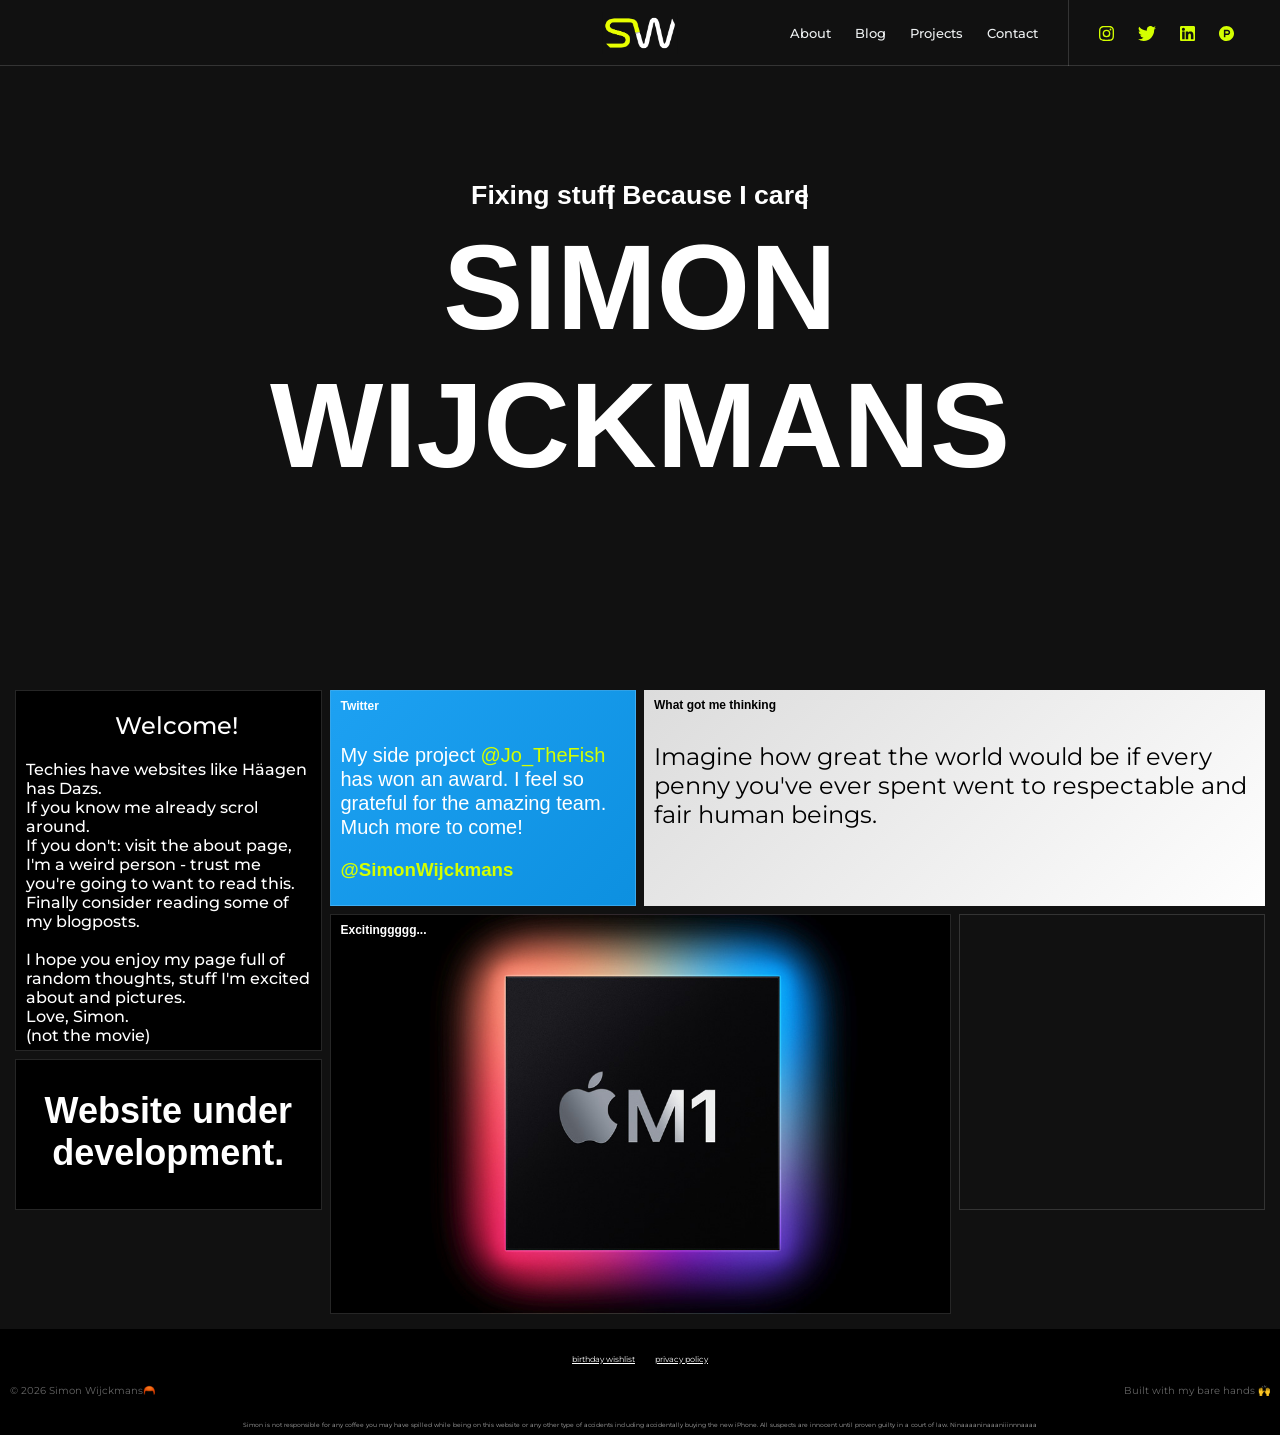
==== commit 6bf9e548: "updates of all sorts" ====
--- a/main-site/public/index.html
+++ b/main-site/public/index.html
@@ -3,6 +3,7 @@
 
 <head>
     <script async src="https://www.googletagmanager.com/gtag/js?id=G-J6LWW6QVJ0"></script>
+    <meta content="Simon Wijckmans is a techy" name="description">
     <script>
         window.dataLayer = window.dataLayer || [];
 
@@ -18,7 +19,9 @@
     <title>Simon's story</title>
     <link rel="stylesheet" href="style.css">
     <link rel="icon" href="images/browsericon.png">
-    <link rel="apple-touch-icon" href="images/browsericon.png" />
+    <link rel="apple-touch-icon" href="images/browsericon.png">
+    <meta property="og:type" content="website">
+    <meta content="summary_large_image" name="twitter:card">
 </head>
 <script src="script.js"></script>
 
@@ -97,15 +100,18 @@
     </div>
 
     <div id="contentdiv">
+        
         <div class="contentcontainer1">
             <h2> Welcome!
             </h2>
             <p1>Techies have websites like Häagen has Dazs.<br>
                 If you know me already scrol around. <br>
-                If you dont: visit the <a>about page</a>, I'm a weird person - trust me you're going to want to read
+                If you don't: visit the <a>about page</a>, I'm a weird person - trust me you're going to want to read
                 this. <br>
                 Finally consider reading some of my <a>blogposts</a>.
                 <br>
+                <br>
+                I hope you enjoy my page full of random thoughts, stuff I'm excited about and pictures.
                 <br>
                 Love, Simon. <br>(not the movie)
             </p1>
@@ -121,30 +127,34 @@
                 <h3><a href="https://redirects.simonwijckmans.com/socials/twitter">@SimonWijckmans</a></h3>
             </div>
         </div>
+        
 
-        <div class="contentbox">
-            <h1>Doing stuff</h1>
-            <p1>Currently working on Jo the fish</p1>
+        <div class="contentbox" onclick="location.href='https://www.jothefish.com'">
+            <h1>What got me thinking</h1>
+            <p1>Imagine how great the world would be if every penny you've ever spent went to respectable and fair human beings.</p1>
+        </div>
+        
+
+        <div onclick="location.href='https://www.theverge.com/21569603/apple-macbook-air-m1-review-price-specs-features-arm-silicon'"; class="contentcontainer2">
+            <h1>Excitinggggg...</h1>
         </div>
 
-        <script>
-            document.addEventListener("message", function () {
-                const iframe = document.getElementById("twitter-widget-0");
-                const iframeDocument = iframe.contentDocument || iframe.contentWindow.document;
-                const text = iframeDocument.getElementsByClassName("timeline-Tweet-text")[0].innerText;
-                console.log(text);
-            })
-        </script>
+        <div class="playlist">
+        <iframe src="https://open.spotify.com/embed/playlist/0a7SuAXAl6N7CcZECtOAXv" width="300" height="380" frameborder="0" allowtransparency="true" allow="encrypted-media"></iframe>
+    </div>
 
 
-
-
+    <div class="contentcontainer3">
+        <h2>
+            Website under development.
+        </h2>
+    </div>
     </div>
 
     <div class="footer">
         <div class="policy">
             <ul>
-                <li><a tabindex="0" href="birthday">birthday wishlist</a></li>
+                <li><a tabindex="0" href="https://notion.simonwijckmans.com/wishlist">birthday wishlist</a></li>
                 <li><a tabindex="0" href="privacy.html">privacy policy</a></li>
             </ul>
         </div>
--- a/main-site/public/style.css
+++ b/main-site/public/style.css
@@ -246,8 +246,8 @@
     flex: 1;
     display: grid;
     grid-auto-columns: 1fr;
-    grid-column-gap: 6px;
-    grid-row-gap: 6px;
+    grid-column-gap: 8px;
+    grid-row-gap: 8px;
     grid-template-columns: 1fr 1fr 1fr 1fr;
     grid-template-rows: auto;
     padding: 15px;
@@ -282,6 +282,18 @@
     text-align: center;
 }
 
+.playlist{
+    grid-column-start: span 1;
+    grid-column-end: span 1;
+    grid-row-start: span 2;
+    grid-row-end: span 2;
+    border: 1px solid hsla(0,0%,100%,.15);
+}
+.playlist iframe{
+    width: 100%;
+    height: 100%;
+}
+
 .page404{
     grid-column-start: span 4;
     grid-column-end: span 4;
@@ -304,6 +316,29 @@
     text-align: center;
     padding-bottom: 15px;
     margin-bottom: 15px;
+}
+
+.aboutedu{
+    background-image: linear-gradient(135deg, rgb(251, 255, 0),#aaff00);
+    padding-top: 0px;
+    padding-right: 15px;
+    padding-bottom: 15px;
+    padding-left: 10px;
+    grid-column-start: span 2;
+    grid-column-end: span 2;
+    color: #000000;
+    font-family: DIN,sans-serif;
+}
+
+.aboutedu h1{    
+    font-family: DIN,sans-serif;
+    margin-bottom: 30px;
+    font-size: 12px;
+}
+
+.aboutedu p1{
+    font-family: DIN,sans-serif;
+    font-size: 16px;
 }
 
 .about2{
@@ -326,8 +361,7 @@
 
 .about2 p1{
     font-family: DIN,sans-serif;
-    margin-bottom: 30px;
-    font-size: 12px;
+    font-size: 16px;
 }
 
 .about3{
@@ -338,8 +372,8 @@
     padding-left: 10px;
     grid-column-start: span 2;
     grid-column-end: span 2;
-    grid-row-start: span 2;
-    grid-row-end: span 2;
+    grid-row-start: span 1;
+    grid-row-end: span 1;
     color: #000000;
     font-family: DIN,sans-serif;
 }
@@ -357,8 +391,8 @@
 
 .profilepicture{
     z-index: -100;
-    grid-column-start: span 2;
-    grid-column-end: span 2;
+    grid-column-start: span 1;
+    grid-column-end: span 1;
     grid-row-start: span 2;
     grid-row-end: span 2;
     min-height: 400px;
@@ -374,9 +408,8 @@
 .contentcontainer1{
     grid-column-start: span 1;
     grid-column-end: span 1;
-    grid-row-start: span 3;
-    grid-row-end: span 3;
-    flex: 1;
+    grid-row-start: span 2;
+    grid-row-end: span 2;
     background-color: #000000;
     border: 1px solid hsla(0,0%,100%,.15);
     padding-top: 0px;
@@ -403,6 +436,87 @@
     text-align: center;
     font-family: "Montserrat", sans-serif;
     font-weight: 500;
+}
+
+.contentcontainer2{
+    grid-column-start: span 2;
+    grid-column-end: span 2;
+    grid-row-start: span 3;
+    grid-row-end: span 3;
+    flex: 1;
+    background-image: url(images/M1.jpg);
+    background-position: 50% 0;
+    background-size: cover;
+    min-height: 100%;
+    border: 1px solid hsla(0,0%,100%,.15);
+    min-height: 400px;
+    padding-top: 0px;
+    padding-right: 10px;
+    padding-bottom: 5px;
+    padding-left: 10px;
+    cursor: pointer;
+}
+
+.contentcontainer2 h1 {
+    font-family: DIN,sans-serif;
+    margin-bottom: 30px;
+    font-size: 12px;
+}
+
+.contentcontainer2 h2 {
+    padding-left: 16px;
+    font-family: "Montserrat", sans-serif;
+    font-weight: 500;
+    text-align: center;
+}
+
+.contentcontainer2 p1 {
+    text-align: center;
+    font-family: "Montserrat", sans-serif;
+    font-weight: 500;
+}
+
+.aboutcertification{
+    grid-column-start: span 1;
+    grid-column-end: span 1;
+    grid-row-start: span 4;
+    grid-row-end: span 4;
+    background-color: #000000;
+    border: 1px solid hsla(0,0%,100%,.15);
+    padding-top: 0px;
+    padding-right: 10px;
+    padding-bottom: 5px;
+    padding-left: 10px;
+}
+.contentcontainer3{
+    grid-column-start: span 1;
+    grid-column-end: span 1;
+    grid-row-start: span 1;
+    grid-row-end: span 1;
+    background-color: #000000;
+    border: 1px solid hsla(0,0%,100%,.15);
+    padding-top: 0px;
+    padding-right: 10px;
+    padding-bottom: 5px;
+    padding-left: 10px;
+}
+.contentcontainer3 h2 {
+    font-family: DIN,sans-serif;
+    margin-bottom: 30px;
+    text-align: center;
+    font-size: 36px;
+    animation: color-change 1s infinite;
+}
+
+@keyframes color-change {
+    0% { color: rgb(255, 174, 0); }
+    33% { color: rgb(15, 224, 228); }
+    66% { color: rgb(157, 255, 0); }
+    99% { color: rgb(255, 174, 0); }
+  }
+
+.aboutcertification img{
+    width: 75px;
 }
 
 .instagram1{
@@ -439,6 +553,8 @@
     padding-left: 10px;
     grid-column-start: span 2;
     grid-column-end: span 2;
+    grid-row-start: span 1;
+    grid-row-end: span 1;
     color: #000000;
     font-family: DIN,sans-serif;
     
@@ -459,7 +575,9 @@
 
 .contentbox p1 {
     font-family: "Montserrat", sans-serif;
-    font-weight: 500;
+    font-size: 24px;
+    top: 50%;
+    transform: translate(0, -50%);
 }
 .contentbox2{
     background-image: linear-gradient(135deg, #dcdcdc,#fefefe);
@@ -507,8 +625,11 @@
     padding-left: 10px;
     grid-column-start: span 1;
     grid-column-end: span 1;
+    grid-row-start: span 1;
+    grid-row-end: span 1;
     color: #ffffff;
     font-family: DIN,sans-serif;
+    cursor: pointer;
 }
 .tweet h1{
     font-family: DIN,sans-serif;
@@ -930,7 +1051,45 @@
         width: 100vw;
     }
     #contentdiv{
-        grid-template-columns: 1fr 1fr;
+        display: grid;
+        grid-auto-columns: 1fr;
+        grid-template-columns: 1fr;
+    }
+    .contentcontainer1{
+        grid-column-start: span 2;
+        grid-column-end: span 2;
+    }
+    .contentcontainer2{
+        grid-column-start: span 2;
+        grid-column-end: span 2;
+    }
+    .contentcontainer3{
+        grid-column-start: span 2;
+        grid-column-end: span 2;
+    }
+    .playlist{
+        grid-column-start: span 2;
+        grid-column-end: span 2;
+    }
+    .tweet{
+        grid-column-start: span 2;
+        grid-column-end: span 2;
+    }
+    .about2{
+        grid-column-start: span 4;
+        grid-column-end: span 4;
+    }
+    .about3{
+        grid-column-start: span 4;
+        grid-column-end: span 4;
+    }
+    .aboutcertification{
+        grid-column-start: span 4;
+        grid-column-end: span 4;
+    }
+    .profilepicture{
+        grid-column-start: span 4;
+        grid-column-end: span 4;
     }
 }
 
